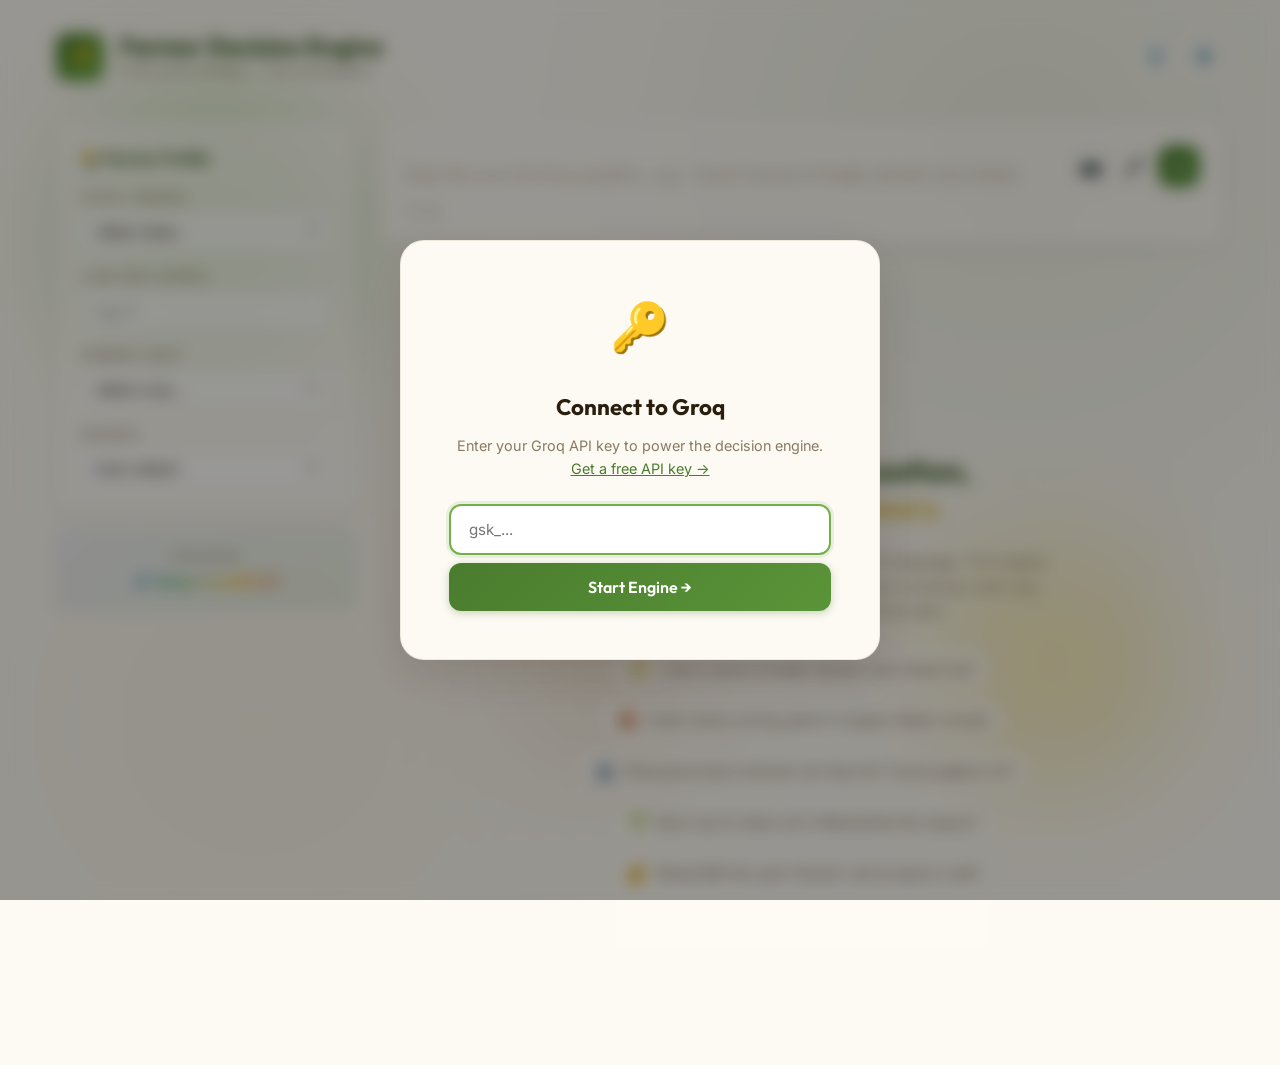
==== index.html @ 54e14342 "first commit" ====
<!DOCTYPE html>
<html lang="en">
<head>
  <meta charset="UTF-8">
  <meta name="viewport" content="width=device-width, initial-scale=1.0">
  <meta name="description" content="Farmer Decision Engine — AI-powered agricultural advisor that combines weather, market prices, government schemes, and crop science to help Indian farmers make optimal decisions.">
  <title>Farmer Decision Engine | AI-Powered Agricultural Advisor</title>
  <link rel="icon" href="data:image/svg+xml,<svg xmlns='http://www.w3.org/2000/svg' viewBox='0 0 100 100'><text y='.9em' font-size='90'>🌾</text></svg>">
  <link rel="stylesheet" href="css/styles.css">
</head>
<body>

  <!-- Animated Background -->
  <div class="app-bg">
    <div class="orb orb-1"></div>
    <div class="orb orb-2"></div>
    <div class="orb orb-3"></div>
  </div>

  <!-- API Key Modal -->
  <div class="modal-overlay" id="apiKeyModal">
    <div class="modal">
      <span class="modal-icon">🔑</span>
      <h2>Connect to Groq</h2>
      <p>
        Enter your Groq API key to power the decision engine.<br>
        <a href="https://console.groq.com/keys" target="_blank" rel="noopener">Get a free API key →</a>
      </p>
      <input
        type="password"
        class="modal-input"
        id="apiKeyInput"
        placeholder="gsk_..."
        autocomplete="off"
      >
      <div class="modal-error" id="apiKeyError"></div>
      <button class="modal-btn" id="apiKeySave">Start Engine →</button>
    </div>
  </div>

  <!-- Main App -->
  <div class="app-container">

    <!-- Header -->
    <header class="app-header">
      <div class="logo-group">
        <div class="logo-icon">🌾</div>
        <div class="logo-text">
          <h1>Farmer Decision Engine</h1>
          <p>From soil to strategy — one conversation</p>
        </div>
      </div>
      <div class="header-actions">
        <button class="header-btn" id="clearBtn" title="New conversation">🗑️</button>
        <button class="header-btn" id="settingsBtn" title="Settings">⚙️</button>
      </div>
    </header>

    <!-- Main Content -->
    <div class="main-content">

      <!-- Sidebar: Farmer Profile -->
      <aside class="sidebar">
        <div class="profile-card">
          <h2>👨‍🌾 Farmer Profile</h2>

          <div class="form-group">
            <label for="stateSelect">State / Region</label>
            <select id="stateSelect">
              <option value="">Select state...</option>
            </select>
          </div>

          <div class="form-group">
            <label for="landSize">Land Size (acres)</label>
            <input type="number" id="landSize" placeholder="e.g. 5" min="0.1" step="0.1">
          </div>

          <div class="form-group">
            <label for="cropSelect">Primary Crop</label>
            <select id="cropSelect">
              <option value="">Select crop...</option>
              <option value="wheat">Wheat</option>
              <option value="paddy">Paddy (Rice)</option>
              <option value="cotton">Cotton</option>
              <option value="sugarcane">Sugarcane</option>
              <option value="soybean">Soybean</option>
              <option value="mustard">Mustard</option>
              <option value="gram">Gram (Chana)</option>
              <option value="maize">Maize (Corn)</option>
              <option value="onion">Onion</option>
              <option value="tomato">Tomato</option>
              <option value="bajra">Bajra</option>
              <option value="groundnut">Groundnut</option>
            </select>
          </div>

          <div class="form-group">
            <label for="seasonSelect">Season</label>
            <select id="seasonSelect">
              <option value="">Auto-detect</option>
              <option value="kharif">Kharif (Jun-Oct)</option>
              <option value="rabi">Rabi (Nov-Mar)</option>
              <option value="zaid">Zaid (Mar-Jun)</option>
            </select>
          </div>
        </div>

        <div class="powered-by">
          <p>Powered by</p>
          <span class="gemini-badge">⚡ Groq + LLaMA 3.1</span>
        </div>
      </aside>

      <!-- Main Area -->
      <main class="main-area">

        <!-- Input Area -->
        <div class="input-area">
          <div class="input-wrapper">
            <textarea
              id="queryInput"
              placeholder="Describe your farming question... e.g. 'I have 5 acres in Punjab, should I sow wheat now?'"
              rows="1"
            ></textarea>
            <div class="input-actions">
              <button class="input-btn" id="photoBtn" title="Upload crop photo">📷</button>
              <button class="input-btn" id="voiceBtn" title="Voice input">🎤</button>
              <button class="input-btn send-btn" id="sendBtn" title="Send">➤</button>
            </div>
          </div>
          <input type="file" id="photoInput" accept="image/*" capture="environment">
          <div class="photo-preview-container" id="photoPreviewContainer">
            <img id="photoPreview" alt="Crop photo preview">
            <button class="remove-photo" id="removePhoto">✕</button>
          </div>
          <div class="input-meta">
            <span class="char-count"><span id="charCount">0</span> chars</span>
          </div>
        </div>

        <!-- Response Area -->
        <div class="response-area" id="responseArea">

          <!-- Welcome State -->
          <div class="welcome-state" id="welcomeState">
            <div class="welcome-icon">🌾</div>
            <h2>Your farm, your question,<br><span>AI-powered answers.</span></h2>
            <p>
              Describe your land, crop, or problem in simple language. The engine combines weather, market prices, government schemes, and crop science to give you the best action plan.
            </p>
            <div class="example-queries" id="exampleQueries"></div>
          </div>

          <!-- Loading State -->
          <div class="loading-state" id="loadingState">
            <div class="loading-animation">
              <div class="wheat-sprout"></div>
            </div>
            <div class="loading-dots">
              <span></span><span></span><span></span>
            </div>
            <p>Analyzing your situation...</p>
          </div>

          <!-- Tool Calls Display -->
          <div class="tool-calls" id="toolCalls">
            <h4>📡 Data Sources Consulted</h4>
            <div class="tool-calls-list"></div>
          </div>

          <!-- Result Cards Grid -->
          <div class="result-cards" id="resultCards"></div>

          <!-- Conversation Log -->
          <div class="conversation-log" id="conversationLog"></div>

        </div>
      </main>

    </div>
  </div>

  <!-- Scripts (order matters) -->
  <script src="js/data.js"></script>
  <script src="js/tools.js"></script>
  <script src="js/gemini.js"></script>
  <script src="js/app.js"></script>

</body>
</html>
---- css/styles.css ----
/* ============================================================
   FARMER DECISION ENGINE — Design System
   Premium earth-toned UI with glassmorphism, micro-animations,
   and mobile-first responsive design.
   ============================================================ */

/* ---- Google Fonts ---- */
@import url('https://fonts.googleapis.com/css2?family=Outfit:wght@300;400;500;600;700;800&family=Inter:wght@300;400;500;600;700&display=swap');

/* ---- CSS Custom Properties (Design Tokens) ---- */
:root {
  /* Earth Palette */
  --green-900: #1a3a0a;
  --green-800: #2D5016;
  --green-700: #3a6b1e;
  --green-600: #4A7C2E;
  --green-500: #5a9438;
  --green-400: #72b048;
  --green-300: #96cc6e;
  --green-200: #b8e094;
  --green-100: #ddf0c8;
  --green-50:  #f0f8e8;

  --gold-700: #8a6914;
  --gold-600: #B8860B;
  --gold-500: #D4A843;
  --gold-400: #E8C547;
  --gold-300: #f0d76a;
  --gold-200: #f5e69a;
  --gold-100: #faf0c8;
  --gold-50:  #fdf8e8;

  --brown-800: #3d250f;
  --brown-700: #5C3A1E;
  --brown-600: #7a5232;
  --brown-500: #97694a;
  --brown-400: #b48a68;
  --brown-300: #c9a888;
  --brown-200: #dfc8ae;
  --brown-100: #f0e4d4;
  --brown-50:  #faf5ee;

  --cream: #FFF8E7;
  --cream-dark: #f5edda;

  /* Functional Colors */
  --text-primary: #2a1f0e;
  --text-secondary: #5c4a32;
  --text-muted: #8a7a62;
  --text-light: #b8a88e;

  --bg-primary: #fdfaf3;
  --bg-secondary: #f8f2e4;
  --bg-card: rgba(255, 252, 245, 0.75);

  --border-light: rgba(180, 160, 130, 0.2);
  --border-medium: rgba(180, 160, 130, 0.35);

  --shadow-sm: 0 1px 3px rgba(45, 30, 10, 0.06);
  --shadow-md: 0 4px 12px rgba(45, 30, 10, 0.08);
  --shadow-lg: 0 8px 30px rgba(45, 30, 10, 0.12);
  --shadow-xl: 0 16px 50px rgba(45, 30, 10, 0.15);
  --shadow-glow: 0 0 40px rgba(74, 124, 46, 0.15);

  /* Glassmorphism */
  --glass-bg: rgba(255, 252, 245, 0.6);
  --glass-border: rgba(255, 255, 255, 0.4);
  --glass-blur: 20px;

  /* Spacing */
  --space-xs: 4px;
  --space-sm: 8px;
  --space-md: 16px;
  --space-lg: 24px;
  --space-xl: 32px;
  --space-2xl: 48px;
  --space-3xl: 64px;

  /* Border Radius */
  --radius-sm: 8px;
  --radius-md: 12px;
  --radius-lg: 16px;
  --radius-xl: 24px;
  --radius-full: 9999px;

  /* Typography */
  --font-heading: 'Outfit', sans-serif;
  --font-body: 'Inter', sans-serif;

  /* Transitions */
  --transition-fast: 150ms cubic-bezier(0.19, 1, 0.22, 1);
  --transition-normal: 300ms cubic-bezier(0.19, 1, 0.22, 1);
  --transition-slow: 500ms cubic-bezier(0.19, 1, 0.22, 1);
}

/* ---- RESET & BASE ---- */
*, *::before, *::after {
  box-sizing: border-box;
  margin: 0;
  padding: 0;
}

html {
  scroll-behavior: smooth;
  -webkit-font-smoothing: antialiased;
  -moz-osx-font-smoothing: grayscale;
}

body {
  font-family: var(--font-body);
  background: var(--bg-primary);
  color: var(--text-primary);
  line-height: 1.6;
  min-height: 100vh;
  overflow-x: hidden;
}

/* ---- ANIMATED BACKGROUND ---- */
.app-bg {
  position: fixed;
  inset: 0;
  z-index: 0;
  overflow: hidden;
  pointer-events: none;
}

.app-bg::before {
  content: "";
  position: absolute;
  top: -40%;
  right: -20%;
  width: 80vw;
  height: 80vw;
  background: radial-gradient(circle, rgba(74, 124, 46, 0.08) 0%, transparent 70%);
  animation: bgFloat 20s ease-in-out infinite;
}

.app-bg::after {
  content: "";
  position: absolute;
  bottom: -30%;
  left: -15%;
  width: 70vw;
  height: 70vw;
  background: radial-gradient(circle, rgba(212, 168, 67, 0.06) 0%, transparent 70%);
  animation: bgFloat 25s ease-in-out infinite reverse;
}

@keyframes bgFloat {
  0%, 100% { transform: translate(0, 0) scale(1); }
  33% { transform: translate(30px, -40px) scale(1.05); }
  66% { transform: translate(-20px, 30px) scale(0.95); }
}

/* ---- ORB ACCENTS ---- */
.orb {
  position: absolute;
  border-radius: 50%;
  filter: blur(60px);
  opacity: 0.4;
  animation: orbPulse 8s ease-in-out infinite;
}

.orb-1 {
  width: 300px;
  height: 300px;
  background: var(--green-300);
  top: 10%;
  left: 5%;
  animation-delay: 0s;
}

.orb-2 {
  width: 250px;
  height: 250px;
  background: var(--gold-300);
  top: 60%;
  right: 8%;
  animation-delay: -3s;
}

.orb-3 {
  width: 200px;
  height: 200px;
  background: var(--brown-200);
  bottom: 15%;
  left: 40%;
  animation-delay: -5s;
}

@keyframes orbPulse {
  0%, 100% { transform: scale(1); opacity: 0.3; }
  50% { transform: scale(1.2); opacity: 0.5; }
}

/* ---- MAIN LAYOUT ---- */
.app-container {
  position: relative;
  z-index: 1;
  max-width: 1200px;
  margin: 0 auto;
  padding: var(--space-md);
  min-height: 100vh;
  display: flex;
  flex-direction: column;
}

/* ---- HEADER ---- */
.app-header {
  display: flex;
  align-items: center;
  justify-content: space-between;
  padding: var(--space-md) 0;
  margin-bottom: var(--space-lg);
}

.logo-group {
  display: flex;
  align-items: center;
  gap: var(--space-md);
}

.logo-icon {
  width: 48px;
  height: 48px;
  background: linear-gradient(135deg, var(--green-600), var(--green-400));
  border-radius: var(--radius-md);
  display: flex;
  align-items: center;
  justify-content: center;
  font-size: 24px;
  box-shadow: var(--shadow-md);
}

.logo-text h1 {
  font-family: var(--font-heading);
  font-size: 1.5rem;
  font-weight: 700;
  color: var(--green-800);
  line-height: 1.2;
}

.logo-text p {
  font-size: 0.8rem;
  color: var(--text-muted);
  font-weight: 400;
}

.header-actions {
  display: flex;
  gap: var(--space-sm);
}

.header-btn {
  width: 40px;
  height: 40px;
  border-radius: var(--radius-md);
  border: 1px solid var(--border-light);
  background: var(--glass-bg);
  backdrop-filter: blur(var(--glass-blur));
  cursor: pointer;
  display: flex;
  align-items: center;
  justify-content: center;
  font-size: 1.1rem;
  transition: var(--transition-fast);
  color: var(--text-secondary);
}

.header-btn:hover {
  background: var(--cream-dark);
  border-color: var(--border-medium);
  transform: translateY(-1px);
  box-shadow: var(--shadow-sm);
}

/* ---- MAIN CONTENT GRID ---- */
.main-content {
  display: grid;
  grid-template-columns: 300px 1fr;
  gap: var(--space-lg);
  flex: 1;
}

/* ---- SIDEBAR (Farmer Profile) ---- */
.sidebar {
  display: flex;
  flex-direction: column;
  gap: var(--space-md);
}

.profile-card {
  background: var(--glass-bg);
  backdrop-filter: blur(var(--glass-blur));
  border: 1px solid var(--glass-border);
  border-radius: var(--radius-lg);
  padding: var(--space-lg);
  box-shadow: var(--shadow-md);
}

.profile-card h2 {
  font-family: var(--font-heading);
  font-size: 1rem;
  font-weight: 600;
  color: var(--green-800);
  margin-bottom: var(--space-md);
  display: flex;
  align-items: center;
  gap: var(--space-sm);
}

.form-group {
  margin-bottom: var(--space-md);
}

.form-group:last-child {
  margin-bottom: 0;
}

.form-group label {
  display: block;
  font-size: 0.78rem;
  font-weight: 500;
  color: var(--text-muted);
  margin-bottom: var(--space-xs);
  text-transform: uppercase;
  letter-spacing: 0.5px;
}

.form-group select,
.form-group input {
  width: 100%;
  padding: 10px 14px;
  border: 1px solid var(--border-light);
  border-radius: var(--radius-sm);
  background: rgba(255, 255, 255, 0.6);
  color: var(--text-primary);
  font-family: var(--font-body);
  font-size: 0.9rem;
  transition: var(--transition-fast);
  outline: none;
}

.form-group select:focus,
.form-group input:focus {
  border-color: var(--green-400);
  box-shadow: 0 0 0 3px rgba(74, 124, 46, 0.1);
}

.form-group select {
  cursor: pointer;
  appearance: none;
  background-image: url("data:image/svg+xml,%3Csvg xmlns='http://www.w3.org/2000/svg' width='12' height='12' viewBox='0 0 12 12'%3E%3Cpath fill='%238a7a62' d='M6 8L1 3h10z'/%3E%3C/svg%3E");
  background-repeat: no-repeat;
  background-position: right 12px center;
  padding-right: 32px;
}

/* Powered By Gemini Badge */
.powered-by {
  background: linear-gradient(135deg, rgba(66, 133, 244, 0.08), rgba(52, 168, 83, 0.08));
  border: 1px solid rgba(66, 133, 244, 0.15);
  border-radius: var(--radius-md);
  padding: var(--space-md);
  text-align: center;
}

.powered-by p {
  font-size: 0.75rem;
  color: var(--text-muted);
  margin-bottom: 4px;
}

.powered-by .gemini-badge {
  font-family: var(--font-heading);
  font-weight: 600;
  font-size: 1rem;
  background: linear-gradient(135deg, #4285F4, #34A853, #FBBC05, #EA4335);
  -webkit-background-clip: text;
  -webkit-text-fill-color: transparent;
  background-clip: text;
}

/* ---- MAIN AREA ---- */
.main-area {
  display: flex;
  flex-direction: column;
  gap: var(--space-md);
  min-height: 0;
}

/* ---- INPUT AREA ---- */
.input-area {
  background: var(--glass-bg);
  backdrop-filter: blur(var(--glass-blur));
  border: 1px solid var(--glass-border);
  border-radius: var(--radius-lg);
  padding: var(--space-lg);
  box-shadow: var(--shadow-md);
  position: relative;
  transition: var(--transition-normal);
}

.input-area:focus-within {
  border-color: var(--green-400);
  box-shadow: var(--shadow-lg), 0 0 0 3px rgba(74, 124, 46, 0.08);
}

.input-wrapper {
  display: flex;
  align-items: flex-end;
  gap: var(--space-sm);
}

.input-wrapper textarea {
  flex: 1;
  border: none;
  background: transparent;
  font-family: var(--font-body);
  font-size: 1rem;
  color: var(--text-primary);
  resize: none;
  outline: none;
  line-height: 1.5;
  min-height: 24px;
  max-height: 200px;
}

.input-wrapper textarea::placeholder {
  color: var(--text-light);
}

.input-actions {
  display: flex;
  align-items: center;
  gap: var(--space-xs);
}

.input-btn {
  width: 40px;
  height: 40px;
  border-radius: var(--radius-md);
  border: 1px solid var(--border-light);
  background: transparent;
  cursor: pointer;
  display: flex;
  align-items: center;
  justify-content: center;
  font-size: 1.1rem;
  transition: var(--transition-fast);
  color: var(--text-muted);
  flex-shrink: 0;
}

.input-btn:hover {
  background: var(--cream-dark);
  color: var(--text-secondary);
  transform: translateY(-1px);
}

.input-btn.send-btn {
  background: linear-gradient(135deg, var(--green-600), var(--green-500));
  color: white;
  border: none;
  box-shadow: 0 2px 8px rgba(74, 124, 46, 0.3);
}

.input-btn.send-btn:hover {
  background: linear-gradient(135deg, var(--green-700), var(--green-600));
  transform: translateY(-2px);
  box-shadow: 0 4px 16px rgba(74, 124, 46, 0.4);
}

.input-btn.send-btn:disabled {
  opacity: 0.5;
  cursor: not-allowed;
  transform: none;
}

/* Voice Button Recording State */
.input-btn.recording {
  background: #ef4444;
  color: white;
  border: none;
  animation: voicePulse 1.2s ease-in-out infinite;
}

@keyframes voicePulse {
  0%, 100% { box-shadow: 0 0 0 0 rgba(239, 68, 68, 0.4); }
  50% { box-shadow: 0 0 0 8px rgba(239, 68, 68, 0); }
}

.input-meta {
  display: flex;
  justify-content: space-between;
  align-items: center;
  margin-top: var(--space-sm);
  padding-top: var(--space-sm);
}

.char-count {
  font-size: 0.7rem;
  color: var(--text-light);
}

/* Photo Preview */
.photo-preview-container {
  display: none;
  margin-top: var(--space-sm);
  position: relative;
}

.photo-preview-container.active {
  display: block;
}

.photo-preview-container img {
  max-height: 120px;
  border-radius: var(--radius-sm);
  border: 2px solid var(--border-light);
}

.remove-photo {
  position: absolute;
  top: -6px;
  right: -6px;
  width: 24px;
  height: 24px;
  border-radius: 50%;
  background: #ef4444;
  color: white;
  border: 2px solid white;
  cursor: pointer;
  display: flex;
  align-items: center;
  justify-content: center;
  font-size: 0.7rem;
  font-weight: bold;
}

/* ---- RESPONSE AREA ---- */
.response-area {
  flex: 1;
  overflow-y: auto;
  display: flex;
  flex-direction: column;
  gap: var(--space-md);
  padding-bottom: var(--space-lg);
}

/* Welcome State */
.welcome-state {
  display: flex;
  flex-direction: column;
  align-items: center;
  justify-content: center;
  text-align: center;
  padding: var(--space-3xl) var(--space-lg);
  gap: var(--space-lg);
}

.welcome-icon {
  font-size: 4rem;
  animation: welcomeFloat 3s ease-in-out infinite;
}

@keyframes welcomeFloat {
  0%, 100% { transform: translateY(0); }
  50% { transform: translateY(-10px); }
}

.welcome-state h2 {
  font-family: var(--font-heading);
  font-size: 1.8rem;
  font-weight: 700;
  color: var(--green-800);
  line-height: 1.3;
}

.welcome-state h2 span {
  background: linear-gradient(135deg, var(--gold-600), var(--gold-400));
  -webkit-background-clip: text;
  -webkit-text-fill-color: transparent;
  background-clip: text;
}

.welcome-state p {
  color: var(--text-muted);
  max-width: 500px;
  font-size: 0.95rem;
}

/* Example Queries */
.example-queries {
  display: flex;
  flex-wrap: wrap;
  gap: var(--space-sm);
  justify-content: center;
  max-width: 700px;
}

.example-query {
  padding: 10px 16px;
  border: 1px solid var(--border-light);
  border-radius: var(--radius-full);
  background: var(--glass-bg);
  backdrop-filter: blur(10px);
  cursor: pointer;
  font-family: var(--font-body);
  font-size: 0.82rem;
  color: var(--text-secondary);
  transition: var(--transition-fast);
  display: flex;
  align-items: center;
  gap: var(--space-sm);
  white-space: nowrap;
}

.example-query:hover {
  background: var(--cream-dark);
  border-color: var(--green-400);
  color: var(--green-800);
  transform: translateY(-2px);
  box-shadow: var(--shadow-sm);
}

.eq-icon {
  font-size: 1.1rem;
  pointer-events: none;
}

/* Loading State */
.loading-state {
  display: none;
  flex-direction: column;
  align-items: center;
  gap: var(--space-lg);
  padding: var(--space-2xl);
}

.loading-animation {
  position: relative;
  width: 80px;
  height: 80px;
}

.wheat-sprout {
  position: absolute;
  bottom: 10px;
  left: 50%;
  transform: translateX(-50%);
  width: 4px;
  height: 0;
  background: linear-gradient(to top, var(--brown-500), var(--green-500));
  border-radius: 2px;
  animation: grow 2s ease-out infinite;
}

.wheat-sprout::before,
.wheat-sprout::after {
  content: "";
  position: absolute;
  width: 20px;
  height: 3px;
  background: var(--green-400);
  border-radius: 3px;
  top: 10px;
  animation: leaves 2s ease-out infinite;
}

.wheat-sprout::before {
  right: 2px;
  transform: rotate(-30deg);
  transform-origin: right center;
}

.wheat-sprout::after {
  left: 2px;
  transform: rotate(30deg);
  transform-origin: left center;
}

@keyframes grow {
  0% { height: 0; opacity: 0; }
  20% { opacity: 1; }
  80% { height: 50px; }
  100% { height: 50px; opacity: 0; }
}

@keyframes leaves {
  0% { width: 0; opacity: 0; }
  30% { opacity: 0; }
  50% { width: 20px; opacity: 1; }
  100% { opacity: 0; }
}

.loading-dots {
  display: flex;
  gap: 6px;
}

.loading-dots span {
  width: 8px;
  height: 8px;
  border-radius: 50%;
  background: var(--green-400);
  animation: dotBounce 1.4s ease-in-out infinite;
}

.loading-dots span:nth-child(2) { animation-delay: 0.2s; }
.loading-dots span:nth-child(3) { animation-delay: 0.4s; }

@keyframes dotBounce {
  0%, 80%, 100% { transform: scale(0.6); opacity: 0.4; }
  40% { transform: scale(1); opacity: 1; }
}

.loading-state p {
  font-size: 0.9rem;
  color: var(--text-muted);
  animation: fadeInOut 2s ease-in-out infinite;
}

@keyframes fadeInOut {
  0%, 100% { opacity: 0.5; }
  50% { opacity: 1; }
}

/* Tool Calls Display */
.tool-calls {
  display: none;
  background: var(--glass-bg);
  backdrop-filter: blur(var(--glass-blur));
  border: 1px solid var(--glass-border);
  border-radius: var(--radius-md);
  padding: var(--space-md);
}

.tool-calls h4 {
  font-family: var(--font-heading);
  font-size: 0.8rem;
  font-weight: 600;
  color: var(--text-muted);
  text-transform: uppercase;
  letter-spacing: 0.5px;
  margin-bottom: var(--space-sm);
}

.tool-calls-list {
  display: flex;
  flex-wrap: wrap;
  gap: var(--space-sm);
}

.tool-call-item {
  display: flex;
  align-items: center;
  gap: 6px;
  padding: 6px 12px;
  background: rgba(74, 124, 46, 0.08);
  border: 1px solid rgba(74, 124, 46, 0.15);
  border-radius: var(--radius-full);
  font-size: 0.78rem;
  color: var(--green-700);
}

.tool-icon {
  font-size: 0.9rem;
}

.tool-status {
  color: var(--green-500);
  font-weight: 600;
}

/* ---- RESULT CARDS GRID ---- */
.result-cards {
  display: none;
  grid-template-columns: repeat(auto-fit, minmax(320px, 1fr));
  gap: var(--space-md);
}

.result-card {
  background: var(--glass-bg);
  backdrop-filter: blur(var(--glass-blur));
  border: 1px solid var(--glass-border);
  border-radius: var(--radius-lg);
  padding: var(--space-lg);
  box-shadow: var(--shadow-md);
  animation: cardSlideIn 0.5s cubic-bezier(0.19, 1, 0.22, 1) both;
  transition: var(--transition-normal);
  overflow: hidden;
  position: relative;
}

.result-card::before {
  content: "";
  position: absolute;
  top: 0;
  left: 0;
  right: 0;
  height: 3px;
  border-radius: var(--radius-lg) var(--radius-lg) 0 0;
}

.result-card:hover {
  transform: translateY(-3px);
  box-shadow: var(--shadow-lg);
}

.result-card.full-width {
  grid-column: 1 / -1;
}

/* Card Colors */
.card-green::before { background: linear-gradient(90deg, var(--green-500), var(--green-300)); }
.card-blue::before { background: linear-gradient(90deg, #3b82f6, #60a5fa); }
.card-gold::before { background: linear-gradient(90deg, var(--gold-600), var(--gold-400)); }
.card-purple::before { background: linear-gradient(90deg, #8b5cf6, #a78bfa); }
.card-emerald::before { background: linear-gradient(90deg, #10b981, #34d399); }
.card-orange::before { background: linear-gradient(90deg, #f59e0b, #fbbf24); }

@keyframes cardSlideIn {
  from {
    opacity: 0;
    transform: translateY(20px);
  }
  to {
    opacity: 1;
    transform: translateY(0);
  }
}

.card-header {
  display: flex;
  align-items: center;
  gap: var(--space-sm);
  margin-bottom: var(--space-md);
  padding-bottom: var(--space-sm);
  border-bottom: 1px solid var(--border-light);
}

.card-icon {
  font-size: 1.4rem;
}

.card-title {
  font-family: var(--font-heading);
  font-size: 0.95rem;
  font-weight: 600;
  color: var(--text-primary);
}

.card-content {
  font-size: 0.88rem;
  color: var(--text-secondary);
  line-height: 1.7;
}

.card-content strong {
  color: var(--text-primary);
  font-weight: 600;
}

.card-content p {
  margin-bottom: var(--space-sm);
}

.card-content p:last-child {
  margin-bottom: 0;
}

/* Styled list items in cards */
.list-item {
  display: flex;
  gap: var(--space-sm);
  padding: 6px 0;
  align-items: flex-start;
}

.list-num {
  background: var(--green-100);
  color: var(--green-700);
  width: 24px;
  height: 24px;
  border-radius: 50%;
  display: flex;
  align-items: center;
  justify-content: center;
  font-size: 0.75rem;
  font-weight: 600;
  flex-shrink: 0;
}

.list-bullet {
  color: var(--green-500);
  font-weight: bold;
  flex-shrink: 0;
}

/* ---- CONVERSATION LOG ---- */
.conversation-log {
  display: flex;
  flex-direction: column;
  gap: var(--space-md);
}

.conv-message {
  display: flex;
  gap: var(--space-sm);
  max-width: 90%;
}

.conv-message.conv-user {
  align-self: flex-end;
  flex-direction: row-reverse;
}

.conv-message.conv-assistant {
  align-self: flex-start;
}

.conv-message.conv-error {
  align-self: center;
}

.conv-avatar {
  width: 36px;
  height: 36px;
  border-radius: 50%;
  display: flex;
  align-items: center;
  justify-content: center;
  font-size: 1.2rem;
  flex-shrink: 0;
}

.user-avatar {
  background: var(--gold-100);
}

.ai-avatar {
  background: var(--green-100);
}

.error-avatar {
  background: #fef2f2;
}

.conv-bubble {
  padding: var(--space-md);
  border-radius: var(--radius-lg);
  font-size: 0.9rem;
  line-height: 1.6;
}

.user-bubble {
  background: linear-gradient(135deg, var(--green-600), var(--green-500));
  color: white;
  border-bottom-right-radius: var(--space-xs);
}

.ai-bubble {
  background: var(--glass-bg);
  backdrop-filter: blur(var(--glass-blur));
  border: 1px solid var(--glass-border);
  color: var(--text-secondary);
  border-bottom-left-radius: var(--space-xs);
  box-shadow: var(--shadow-sm);
}

.ai-bubble strong {
  color: var(--text-primary);
}

.error-bubble {
  background: #fef2f2;
  border: 1px solid #fecaca;
  color: #991b1b;
  border-radius: var(--radius-md);
}

.conv-image {
  max-width: 200px;
  border-radius: var(--radius-sm);
  margin-bottom: var(--space-sm);
}

/* ---- API KEY MODAL ---- */
.modal-overlay {
  position: fixed;
  inset: 0;
  background: rgba(0, 0, 0, 0.4);
  backdrop-filter: blur(8px);
  z-index: 1000;
  display: none;
  align-items: center;
  justify-content: center;
  padding: var(--space-lg);
}

.modal-overlay.active {
  display: flex;
}

.modal {
  background: var(--bg-primary);
  border: 1px solid var(--border-light);
  border-radius: var(--radius-xl);
  padding: var(--space-2xl);
  max-width: 480px;
  width: 100%;
  box-shadow: var(--shadow-xl);
  animation: modalSlideIn 0.4s cubic-bezier(0.19, 1, 0.22, 1);
}

@keyframes modalSlideIn {
  from {
    opacity: 0;
    transform: translateY(20px) scale(0.95);
  }
}

.modal-icon {
  font-size: 3rem;
  text-align: center;
  margin-bottom: var(--space-lg);
  display: block;
}

.modal h2 {
  font-family: var(--font-heading);
  font-size: 1.4rem;
  font-weight: 700;
  color: var(--text-primary);
  text-align: center;
  margin-bottom: var(--space-sm);
}

.modal p {
  color: var(--text-muted);
  text-align: center;
  font-size: 0.9rem;
  margin-bottom: var(--space-lg);
}

.modal p a {
  color: var(--green-600);
  text-decoration: underline;
}

.modal-input {
  width: 100%;
  padding: 14px 18px;
  border: 2px solid var(--border-light);
  border-radius: var(--radius-md);
  font-family: var(--font-body);
  font-size: 0.95rem;
  outline: none;
  background: white;
  transition: var(--transition-fast);
  margin-bottom: var(--space-sm);
}

.modal-input:focus {
  border-color: var(--green-400);
  box-shadow: 0 0 0 3px rgba(74, 124, 46, 0.1);
}

.modal-error {
  display: none;
  color: #dc2626;
  font-size: 0.8rem;
  margin-bottom: var(--space-md);
}

.modal-btn {
  width: 100%;
  padding: 14px;
  border: none;
  border-radius: var(--radius-md);
  background: linear-gradient(135deg, var(--green-600), var(--green-500));
  color: white;
  font-family: var(--font-heading);
  font-size: 1rem;
  font-weight: 600;
  cursor: pointer;
  transition: var(--transition-fast);
  box-shadow: 0 2px 8px rgba(74, 124, 46, 0.3);
}

.modal-btn:hover {
  transform: translateY(-2px);
  box-shadow: 0 4px 16px rgba(74, 124, 46, 0.4);
}

/* ---- TOAST NOTIFICATIONS ---- */
.toast {
  position: fixed;
  bottom: 24px;
  left: 50%;
  transform: translateX(-50%) translateY(20px);
  padding: 12px 24px;
  border-radius: var(--radius-full);
  font-size: 0.85rem;
  font-family: var(--font-body);
  font-weight: 500;
  z-index: 2000;
  opacity: 0;
  transition: all 0.3s ease;
  pointer-events: none;
}

.toast.show {
  opacity: 1;
  transform: translateX(-50%) translateY(0);
}

.toast-success {
  background: var(--green-700);
  color: white;
  box-shadow: 0 4px 12px rgba(74, 124, 46, 0.3);
}

.toast-error {
  background: #dc2626;
  color: white;
  box-shadow: 0 4px 12px rgba(220, 38, 38, 0.3);
}

.toast-info {
  background: var(--text-primary);
  color: white;
  box-shadow: 0 4px 12px rgba(0, 0, 0, 0.2);
}

/* ---- ANIMATE IN ---- */
.animate-in {
  animation: animateIn 0.4s cubic-bezier(0.19, 1, 0.22, 1) both;
}

@keyframes animateIn {
  from {
    opacity: 0;
    transform: translateY(12px);
  }
}

/* ---- SCROLLBAR ---- */
.response-area::-webkit-scrollbar {
  width: 6px;
}

.response-area::-webkit-scrollbar-track {
  background: transparent;
}

.response-area::-webkit-scrollbar-thumb {
  background: var(--border-medium);
  border-radius: 3px;
}

.response-area::-webkit-scrollbar-thumb:hover {
  background: var(--text-light);
}

/* ---- RESPONSIVE ---- */
@media (max-width: 900px) {
  .main-content {
    grid-template-columns: 1fr;
  }

  .sidebar {
    flex-direction: row;
    flex-wrap: wrap;
  }

  .profile-card {
    flex: 1;
    min-width: 250px;
  }

  .result-cards {
    grid-template-columns: 1fr;
  }
}

@media (max-width: 600px) {
  .app-container {
    padding: var(--space-sm);
  }

  .app-header {
    padding: var(--space-sm) 0;
  }

  .logo-text h1 {
    font-size: 1.2rem;
  }

  .welcome-state h2 {
    font-size: 1.4rem;
  }

  .example-queries {
    flex-direction: column;
    align-items: stretch;
  }

  .example-query {
    white-space: normal;
    text-align: left;
  }

  .sidebar {
    flex-direction: column;
  }

  .profile-card {
    min-width: unset;
  }

  .input-area {
    padding: var(--space-md);
  }

  .conv-message {
    max-width: 95%;
  }
}

/* ---- HIDDEN FILE INPUT ---- */
input[type="file"] {
  display: none;
}
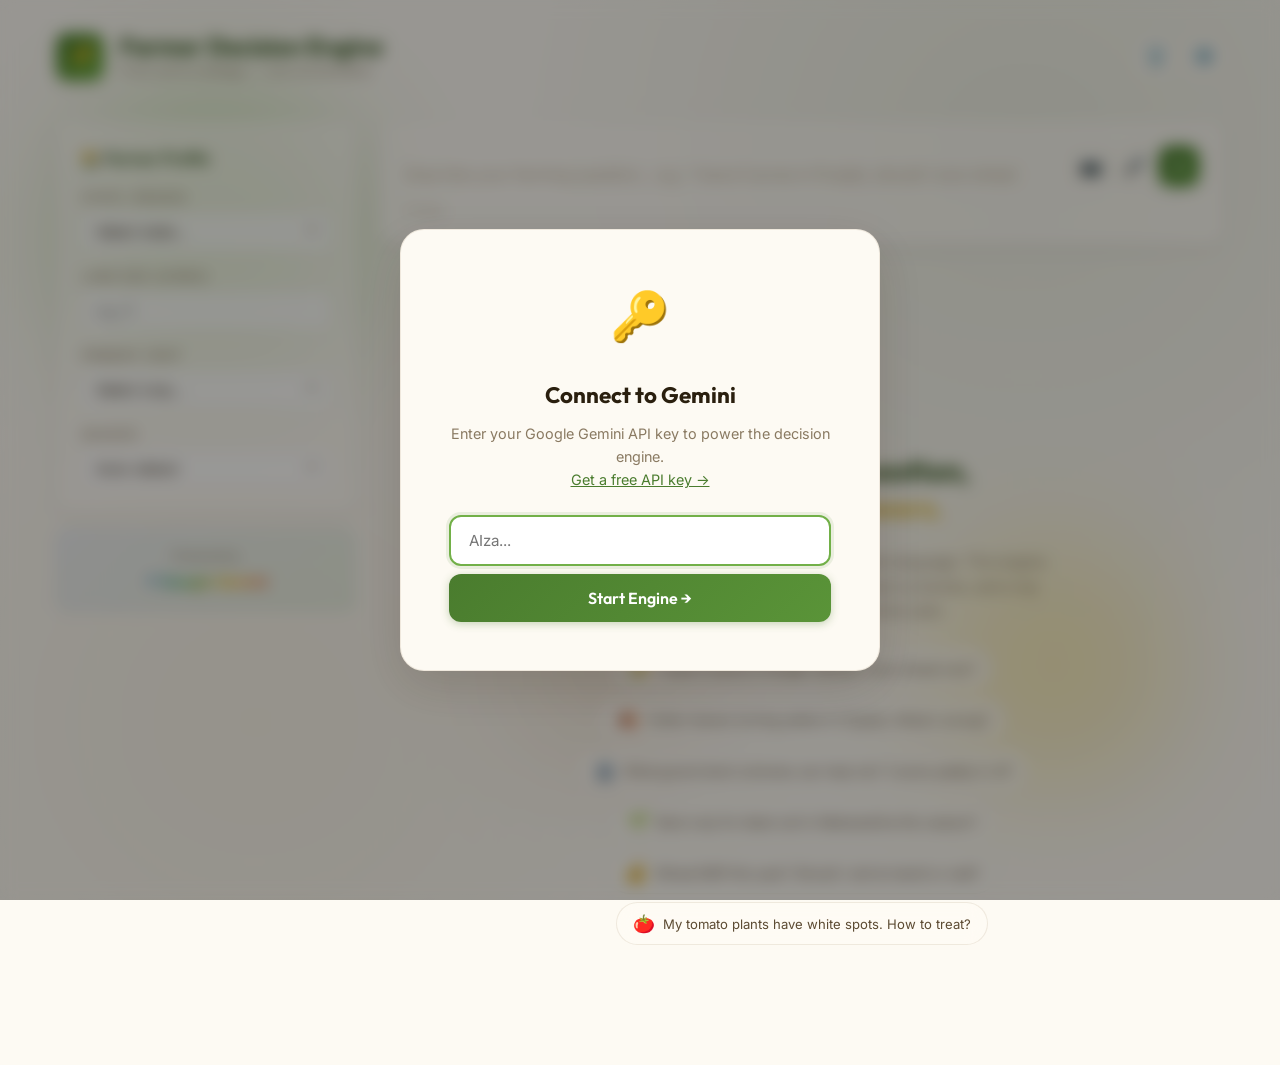
==== commit 340e2cbb: "second_message" ====
--- a/index.html
+++ b/index.html
@@ -21,16 +21,16 @@
   <div class="modal-overlay" id="apiKeyModal">
     <div class="modal">
       <span class="modal-icon">🔑</span>
-      <h2>Connect to Groq</h2>
+      <h2>Connect to Gemini</h2>
       <p>
-        Enter your Groq API key to power the decision engine.<br>
-        <a href="https://console.groq.com/keys" target="_blank" rel="noopener">Get a free API key →</a>
+        Enter your Google Gemini API key to power the decision engine.<br>
+        <a href="https://aistudio.google.com/apikey" target="_blank" rel="noopener">Get a free API key →</a>
       </p>
       <input
         type="password"
         class="modal-input"
         id="apiKeyInput"
-        placeholder="gsk_..."
+        placeholder="AIza..."
         autocomplete="off"
       >
       <div class="modal-error" id="apiKeyError"></div>
@@ -108,7 +108,7 @@
 
         <div class="powered-by">
           <p>Powered by</p>
-          <span class="gemini-badge">⚡ Groq + LLaMA 3.1</span>
+          <span class="gemini-badge">✦ Google Gemini</span>
         </div>
       </aside>
 
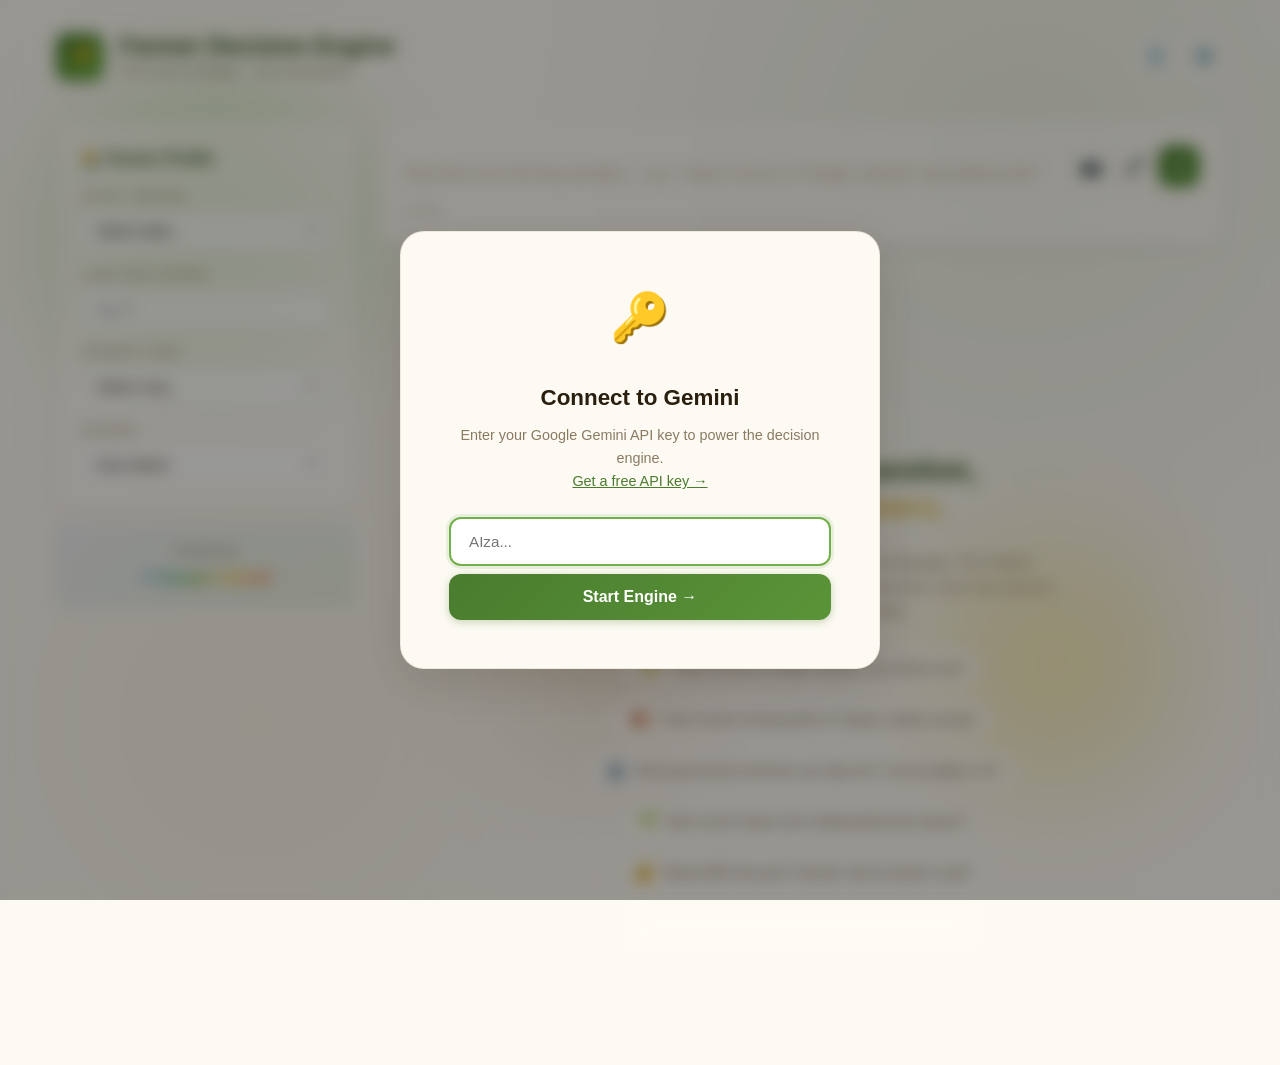
==== commit bd568589: "third commit" ====
--- a/index.html
+++ b/index.html
@@ -3,6 +3,8 @@
 <head>
   <meta charset="UTF-8">
   <meta name="viewport" content="width=device-width, initial-scale=1.0">
+  <!-- Security: Content Security Policy to prevent XSS attacks while allowing inline styles/scripts for Google Translate -->
+  <meta http-equiv="Content-Security-Policy" content="default-src 'self' https: data: 'unsafe-inline' 'unsafe-eval';">
   <meta name="description" content="Farmer Decision Engine — AI-powered agricultural advisor that combines weather, market prices, government schemes, and crop science to help Indian farmers make optimal decisions.">
   <title>Farmer Decision Engine | AI-Powered Agricultural Advisor</title>
   <link rel="icon" href="data:image/svg+xml,<svg xmlns='http://www.w3.org/2000/svg' viewBox='0 0 100 100'><text y='.9em' font-size='90'>🌾</text></svg>">
@@ -39,7 +41,7 @@
   </div>
 
   <!-- Main App -->
-  <div class="app-container">
+  <div class="app-container" role="main">
 
     <!-- Header -->
     <header class="app-header">
@@ -51,8 +53,10 @@
         </div>
       </div>
       <div class="header-actions">
-        <button class="header-btn" id="clearBtn" title="New conversation">🗑️</button>
-        <button class="header-btn" id="settingsBtn" title="Settings">⚙️</button>
+        <!-- Google Services: Provide instant multilingual accessibility for Indian farmers -->
+        <div id="google_translate_element"></div>
+        <button class="header-btn" id="clearBtn" title="New conversation" aria-label="Clear conversation">🗑️</button>
+        <button class="header-btn" id="settingsBtn" title="Settings" aria-label="Open settings">⚙️</button>
       </div>
     </header>
 
@@ -123,13 +127,13 @@
               placeholder="Describe your farming question... e.g. 'I have 5 acres in Punjab, should I sow wheat now?'"
               rows="1"
             ></textarea>
-            <div class="input-actions">
-              <button class="input-btn" id="photoBtn" title="Upload crop photo">📷</button>
-              <button class="input-btn" id="voiceBtn" title="Voice input">🎤</button>
-              <button class="input-btn send-btn" id="sendBtn" title="Send">➤</button>
+            <div class="input-actions" role="group" aria-label="Input controls">
+              <button class="input-btn" id="photoBtn" title="Upload crop photo" aria-label="Upload crop photo">📷</button>
+              <button class="input-btn" id="voiceBtn" title="Voice input" aria-label="Use voice input">🎤</button>
+              <button class="input-btn send-btn" id="sendBtn" title="Send" aria-label="Send query">➤</button>
             </div>
           </div>
-          <input type="file" id="photoInput" accept="image/*" capture="environment">
+          <input type="file" id="photoInput" accept="image/*" capture="environment" aria-hidden="true">
           <div class="photo-preview-container" id="photoPreviewContainer">
             <img id="photoPreview" alt="Crop photo preview">
             <button class="remove-photo" id="removePhoto">✕</button>
@@ -163,17 +167,9 @@
             <p>Analyzing your situation...</p>
           </div>
 
-          <!-- Tool Calls Display -->
-          <div class="tool-calls" id="toolCalls">
-            <h4>📡 Data Sources Consulted</h4>
-            <div class="tool-calls-list"></div>
-          </div>
-
-          <!-- Result Cards Grid -->
-          <div class="result-cards" id="resultCards"></div>
-
           <!-- Conversation Log -->
-          <div class="conversation-log" id="conversationLog"></div>
+          <!-- Accessibility: Polite aria-live region to announce AI responses to screen readers -->
+          <div class="conversation-log" id="conversationLog" aria-live="polite"></div>
 
         </div>
       </main>
@@ -187,5 +183,13 @@
   <script src="js/gemini.js"></script>
   <script src="js/app.js"></script>
 
+  <!-- Google Services Integration -->
+  <script type="text/javascript">
+    function googleTranslateElementInit() {
+      new google.translate.TranslateElement({pageLanguage: 'en', includedLanguages: 'en,hi,pa,mr,ta,te,gu,kn,ml,bn', layout: google.translate.TranslateElement.InlineLayout.SIMPLE}, 'google_translate_element');
+    }
+  </script>
+  <script type="text/javascript" src="https://translate.google.com/translate_a/element.js?cb=googleTranslateElementInit"></script>
+
 </body>
 </html>
--- a/css/styles.css
+++ b/css/styles.css
@@ -1233,3 +1233,54 @@
 input[type="file"] {
   display: none;
 }
+
+/* ---- NEW HACKATHON ENHANCEMENTS ---- */
+
+/* Inline Result Cards in Conversation */
+.result-cards-inline {
+  display: grid;
+  grid-template-columns: repeat(auto-fit, minmax(280px, 1fr));
+  gap: 1.5rem;
+  margin-top: 1rem;
+  width: 100%;
+}
+
+/* Tool Call Chips */
+.tool-call-chip {
+  display: inline-flex;
+  align-items: center;
+  gap: 0.5rem;
+  background: var(--surface-100);
+  border: 1px solid var(--border-color);
+  padding: 0.5rem 0.75rem;
+  border-radius: 999px;
+  font-size: 0.85rem;
+  color: var(--text-200);
+  font-weight: 500;
+  box-shadow: 0 2px 4px rgba(0,0,0,0.02);
+}
+.tool-call-chip .tool-status {
+  color: var(--green-500);
+  font-weight: bold;
+}
+
+/* Google Translate Widget Overrides */
+#google_translate_element {
+  display: inline-block;
+}
+.goog-te-gadget-simple {
+  background-color: var(--glass-bg) !important;
+  border: 1px solid var(--border-medium) !important;
+  border-radius: var(--radius-md) !important;
+  padding: 8px 12px !important;
+  font-family: var(--font-body) !important;
+  font-size: 0.85rem !important;
+  box-shadow: var(--shadow-sm) !important;
+  color: var(--text-secondary) !important;
+}
+.goog-te-gadget-simple .VIpgJd-Zvi9od-xl07Ob-lTBxed {
+  color: var(--text-secondary) !important;
+}
+.goog-te-gadget-icon {
+  display: none !important;
+}
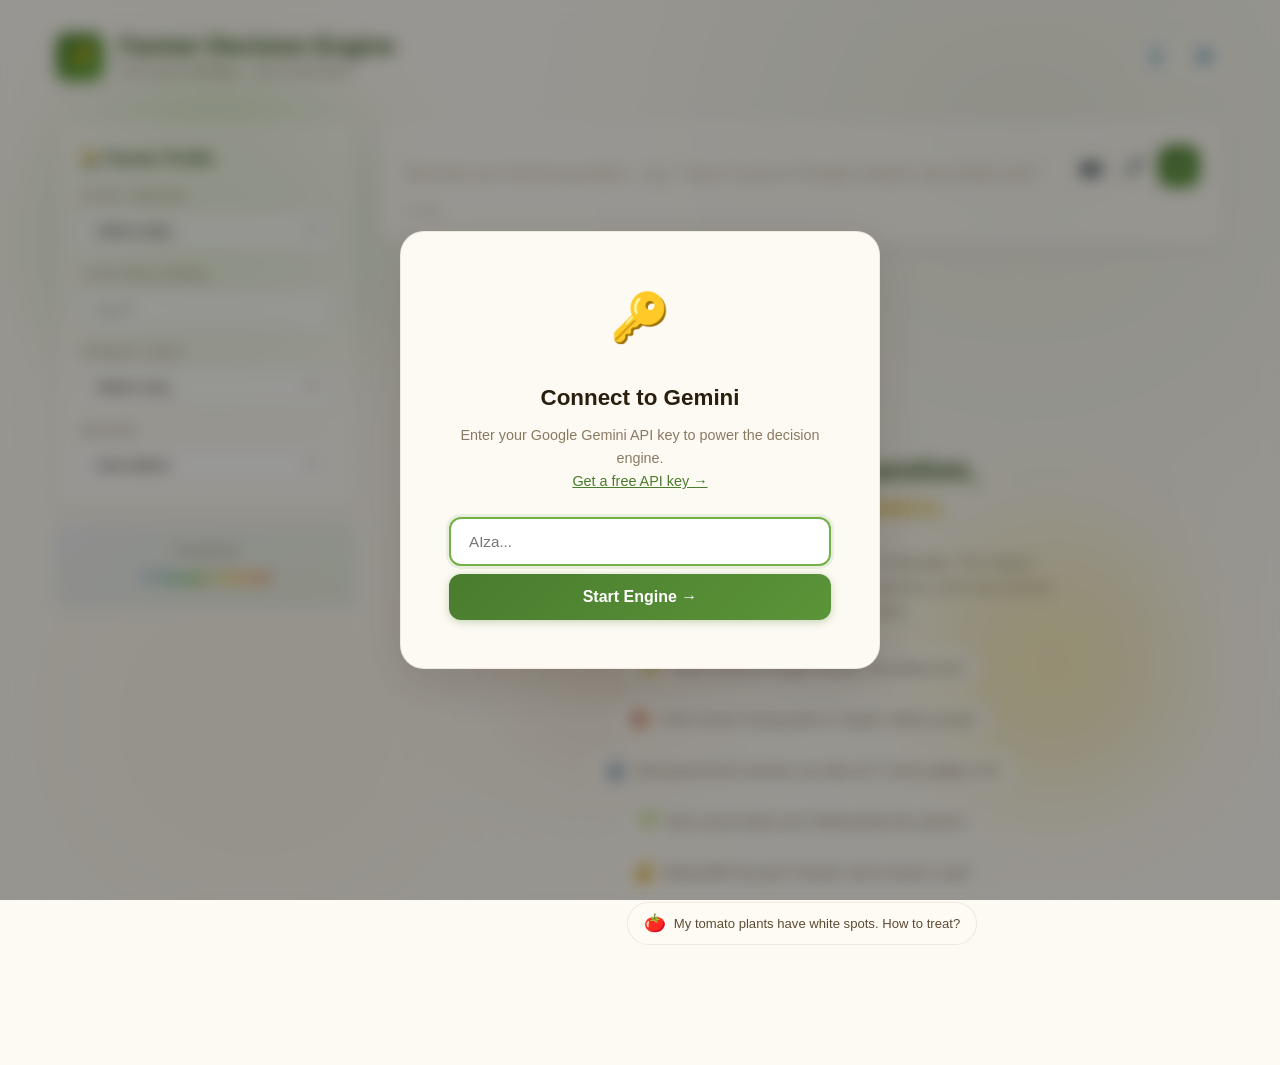
==== commit eb030d09: "fourth commits" ====
--- a/index.html
+++ b/index.html
@@ -9,6 +9,19 @@
   <title>Farmer Decision Engine | AI-Powered Agricultural Advisor</title>
   <link rel="icon" href="data:image/svg+xml,<svg xmlns='http://www.w3.org/2000/svg' viewBox='0 0 100 100'><text y='.9em' font-size='90'>🌾</text></svg>">
   <link rel="stylesheet" href="css/styles.css">
+  
+  <!-- PWA Manifest -->
+  <link rel="manifest" href="manifest.json">
+  <meta name="theme-color" content="#ffffff">
+
+  <!-- Google Analytics Tracking (Hackathon Feature) -->
+  <script async src="https://www.googletagmanager.com/gtag/js?id=G-HACKATHON123"></script>
+  <script>
+    window.dataLayer = window.dataLayer || [];
+    function gtag(){dataLayer.push(arguments);}
+    gtag('js', new Date());
+    gtag('config', 'G-HACKATHON123');
+  </script>
 </head>
 <body>
 
@@ -191,5 +204,18 @@
   </script>
   <script type="text/javascript" src="https://translate.google.com/translate_a/element.js?cb=googleTranslateElementInit"></script>
 
+  <!-- PWA Service Worker Registration -->
+  <script>
+    if ('serviceWorker' in navigator) {
+      window.addEventListener('load', () => {
+        navigator.serviceWorker.register('/sw.js').then(registration => {
+          console.log('SW registered: ', registration);
+        }).catch(registrationError => {
+          console.log('SW registration failed: ', registrationError);
+        });
+      });
+    }
+  </script>
+
 </body>
 </html>
--- a/css/styles.css
+++ b/css/styles.css
@@ -1284,3 +1284,47 @@
 .goog-te-gadget-icon {
   display: none !important;
 }
+
+/* Guardrails UI Error */
+.conv-error {
+  flex-direction: row;
+}
+.error-avatar {
+  background: #FFEbee !important;
+  color: #D32F2F !important;
+  border-color: #ffcdd2 !important;
+}
+.error-bubble {
+  background: #FFEbee !important;
+  border: 1px solid #ffcdd2 !important;
+  color: #c62828 !important;
+}
+.error-bubble p strong { /* Bold "OUT OF SCOPE" */
+  color: #b71c1c;
+}
+
+/* Text-to-Speech Button */
+.tts-btn {
+  margin-top: 12px;
+  background: rgba(46, 125, 50, 0.1);
+  color: var(--green-700);
+  border: 1px solid rgba(46, 125, 50, 0.2);
+  padding: 8px 16px;
+  border-radius: 999px;
+  font-size: 0.85rem;
+  font-weight: 600;
+  cursor: pointer;
+  display: inline-flex;
+  align-items: center;
+  gap: 6px;
+  transition: all 0.2s ease;
+  align-self: flex-start;
+}
+.tts-btn:hover {
+  background: var(--green-600);
+  color: white;
+  transform: translateY(-1px);
+}
+.tts-btn:active {
+  transform: translateY(0);
+}
